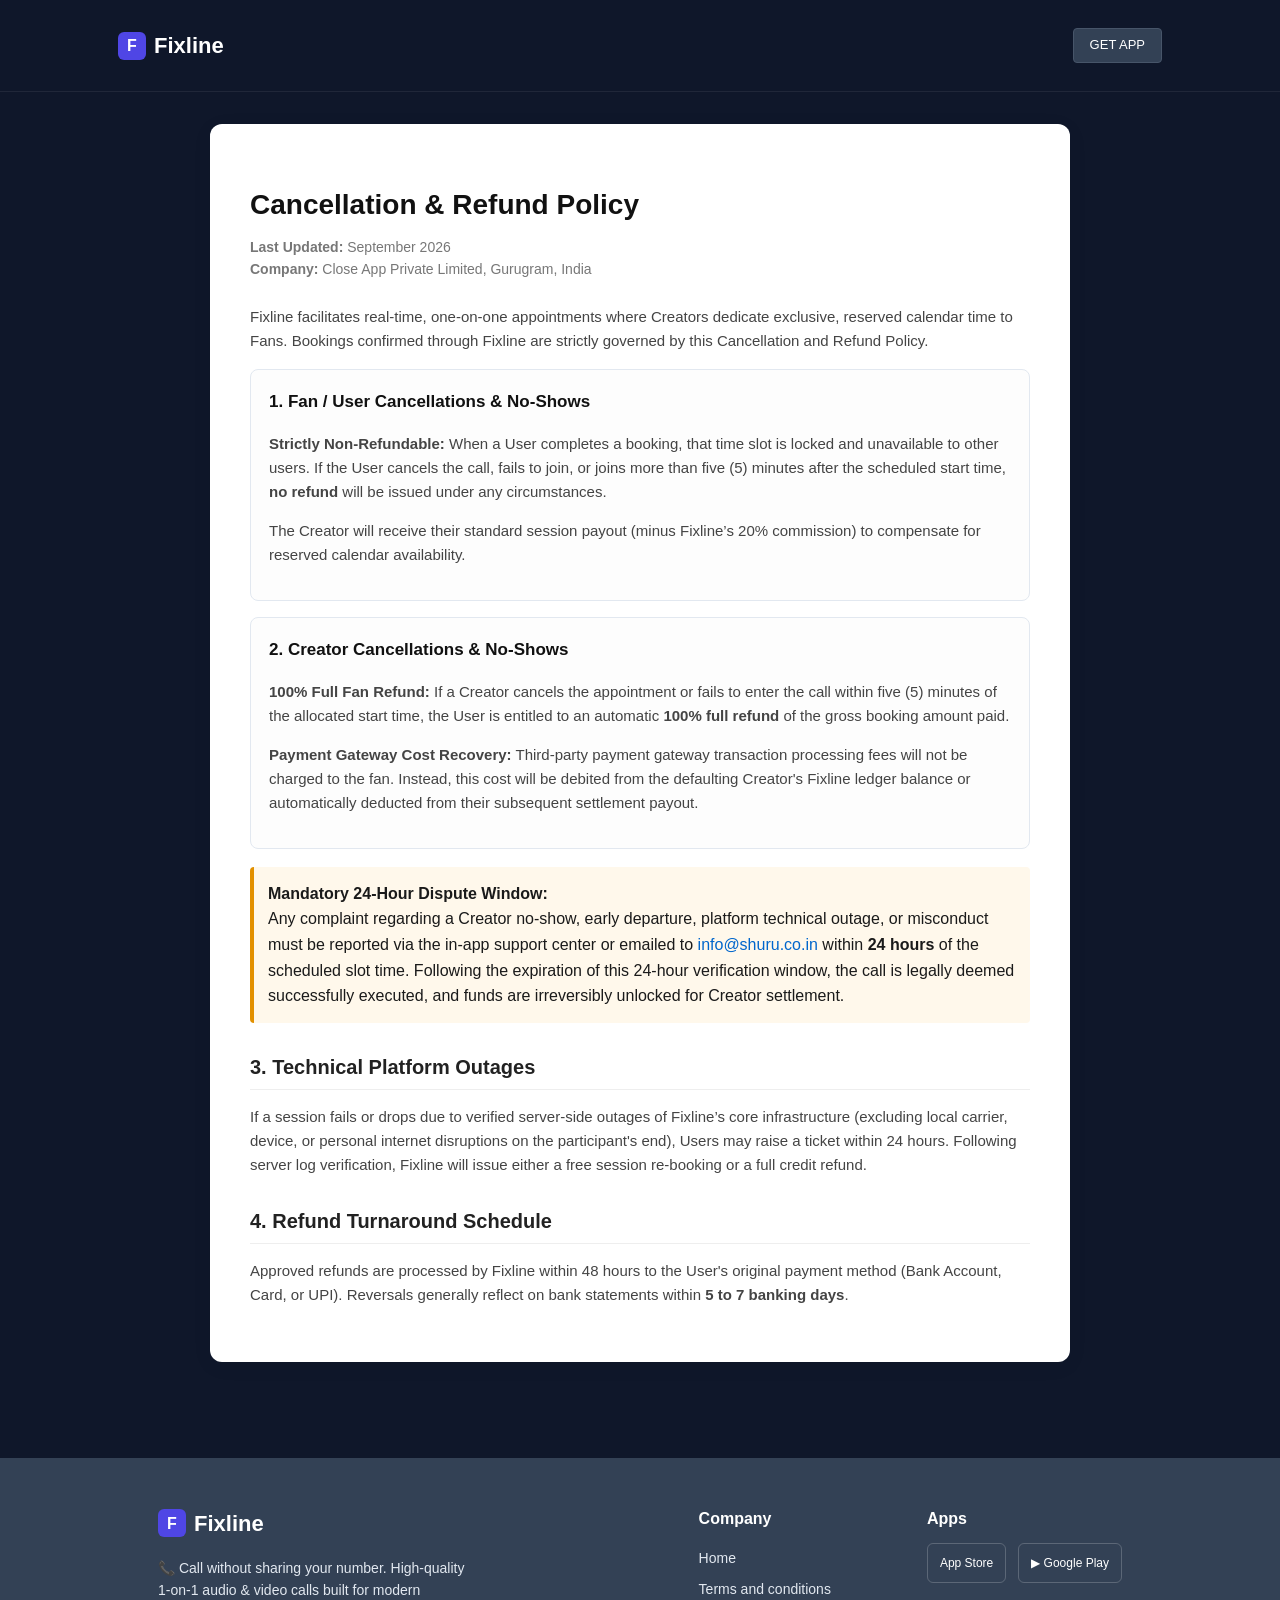
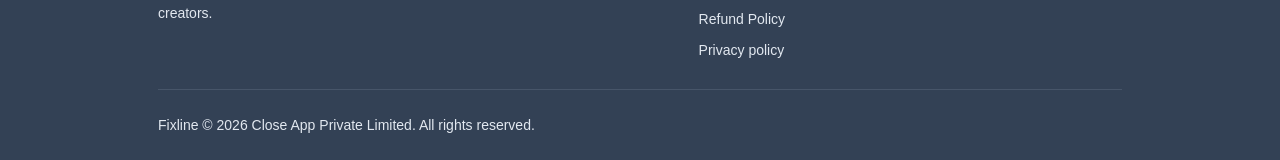
==== cancellation-and-refund.html @ e4576c05 "first commit" ====
<!DOCTYPE html>
<html lang="en">
<head>
  <meta charset="UTF-8">
  <meta name="viewport" content="width=device-width, initial-scale=1.0">
  <title>Cancellation &amp; Refund Policy - Fixline</title>
  <link rel="stylesheet" href="styles.css">
  <style>
    .doc-wrap { display: flex; justify-content: center; padding: 32px 20px; }
    .container-doc { width: 100%; max-width: 860px; background: #ffffff; padding: 40px; border-radius: 12px; box-shadow: 0 4px 20px rgba(0,0,0,0.06); color: #1a1a1a; }
    .container-doc h1 { font-size: 28px; margin-bottom: 8px; color: #111; }
    .container-doc h2 { font-size: 20px; margin-top: 28px; margin-bottom: 10px; color: #222; border-bottom: 1px solid #eee; padding-bottom: 6px; }
    .container-doc p, .container-doc li { font-size: 15px; color: #444; }
    .container-doc ul { padding-left: 20px; }
    .container-doc .meta { font-size: 14px; color: #777; margin-bottom: 24px; }
    .policy-card { background: #fdfdfd; border: 1px solid #e2e8f0; border-radius: 8px; padding: 18px; margin: 16px 0; }
    .policy-card h3 { margin-top: 0; font-size: 17px; color: #111; }
    .warning-box { background: #fff8eb; border-left: 4px solid #e29000; padding: 14px; margin: 18px 0; border-radius: 4px; }
    .container-doc a { color: #0066cc; text-decoration: none; }
    .container-doc a:hover { text-decoration: underline; }
    @media (max-width: 600px) { .container-doc { padding: 20px; } }
  </style>
</head>
<body>
  <header class="site">
    <div class="container row">
      <div class="brand"><span class="glyph">F</span><span class="word">Fixline</span></div>
      <a class="get-app" href="index.html">GET APP</a>
    </div>
  </header>

  <div class="doc-wrap">
    <div class="container-doc">
      <h1>Cancellation &amp; Refund Policy</h1>
      <div class="meta">
        <strong>Last Updated:</strong> September 2026<br>
        <strong>Company:</strong> Close App Private Limited, Gurugram, India
      </div>

      <p>Fixline facilitates real-time, one-on-one appointments where Creators dedicate exclusive, reserved calendar time to Fans. Bookings confirmed through Fixline are strictly governed by this Cancellation and Refund Policy.</p>

      <div class="policy-card">
        <h3>1. Fan / User Cancellations &amp; No-Shows</h3>
        <p><strong>Strictly Non-Refundable:</strong> When a User completes a booking, that time slot is locked and unavailable to other users. If the User cancels the call, fails to join, or joins more than five (5) minutes after the scheduled start time, <strong>no refund</strong> will be issued under any circumstances.</p>
        <p>The Creator will receive their standard session payout (minus Fixline&rsquo;s 20% commission) to compensate for reserved calendar availability.</p>
      </div>

      <div class="policy-card">
        <h3>2. Creator Cancellations &amp; No-Shows</h3>
        <p><strong>100% Full Fan Refund:</strong> If a Creator cancels the appointment or fails to enter the call within five (5) minutes of the allocated start time, the User is entitled to an automatic <strong>100% full refund</strong> of the gross booking amount paid.</p>
        <p><strong>Payment Gateway Cost Recovery:</strong> Third-party payment gateway transaction processing fees will not be charged to the fan. Instead, this cost will be debited from the defaulting Creator's Fixline ledger balance or automatically deducted from their subsequent settlement payout.</p>
      </div>

      <div class="warning-box">
        <strong>Mandatory 24-Hour Dispute Window:</strong><br>
        Any complaint regarding a Creator no-show, early departure, platform technical outage, or misconduct must be reported via the in-app support center or emailed to <a href="mailto:info@shuru.co.in">info@shuru.co.in</a> within <strong>24 hours</strong> of the scheduled slot time. Following the expiration of this 24-hour verification window, the call is legally deemed successfully executed, and funds are irreversibly unlocked for Creator settlement.
      </div>

      <h2>3. Technical Platform Outages</h2>
      <p>If a session fails or drops due to verified server-side outages of Fixline&rsquo;s core infrastructure (excluding local carrier, device, or personal internet disruptions on the participant's end), Users may raise a ticket within 24 hours. Following server log verification, Fixline will issue either a free session re-booking or a full credit refund.</p>

      <h2>4. Refund Turnaround Schedule</h2>
      <p>Approved refunds are processed by Fixline within 48 hours to the User's original payment method (Bank Account, Card, or UPI). Reversals generally reflect on bank statements within <strong>5 to 7 banking days</strong>.</p>
    </div>
  </div>

  <footer class="site">
    <div class="container">
      <div class="inner">
        <div class="about">
          <div class="brand" style="margin-bottom:16px;"><span class="glyph">F</span><span class="word">Fixline</span></div>
          <p>📞 Call without sharing your number. High-quality 1-on-1 audio &amp; video calls built for modern creators.</p>
        </div>
        <div class="cols">
          <div class="links">
            <h4>Company</h4>
            <a href="index.html">Home</a>
            <a href="terms.html">Terms and conditions</a>
            <a href="cancellation-and-refund.html">Refund Policy</a>
            <a href="privacy.html">Privacy policy</a>
          </div>
          <div>
            <h4>Apps</h4>
            <div class="badges">
              <span class="badge"> App Store</span>
              <span class="badge">▶ Google Play</span>
            </div>
          </div>
        </div>
      </div>
      <div class="legal">Fixline &copy; 2026 Close App Private Limited. All rights reserved.</div>
    </div>
  </footer>
</body>
</html>
---- styles.css ----
/* ==========================================================================
   Fixline static site — shared chrome (base + header + footer).
   Loaded by every page so the header and footer are identical everywhere.
   Page-specific styles (e.g. the legal document card) live in each page's
   own <style> block.
   ========================================================================== */

:root {
  --bg: #0F172A;
  --surface: #334155;
  --surface-alt: #1E293B;
  --band: #202C3F;
  --border: #475569;
  --accent: #818CF8;
  --cta: #4F46E5;
  --gold: #EBD58F;
  --text: #E2E8F0;
  --muted: #8A9DB7;
  --dim: #999999;
}

* { box-sizing: border-box; }

body {
  font-family: -apple-system, BlinkMacSystemFont, "Segoe UI", Roboto, Helvetica, Arial, sans-serif;
  margin: 0;
  background: var(--bg);
  color: var(--text);
  line-height: 1.6;
}

a { color: inherit; text-decoration: none; }

.container { width: 100%; max-width: 1044px; margin: 0 auto; padding: 0 40px; }
@media (max-width: 650px) { .container { padding: 0 16px; } }

/* Brand lockup ------------------------------------------------------------- */
.brand { display: flex; align-items: center; gap: 8px; }
.brand .glyph {
  width: 28px; height: 28px; border-radius: 6px; background: var(--cta);
  display: flex; align-items: center; justify-content: center; color: #fff; font-weight: 700;
}
.brand .word { font-size: 22px; font-weight: 700; color: #fff; }

/* Header ------------------------------------------------------------------- */
header.site { border-bottom: 1px solid rgba(255,255,255,0.07); }
header.site .row {
  display: flex; align-items: center; justify-content: space-between; padding: 28px 0;
}
header.site .get-app {
  border: 1px solid var(--border); background: var(--surface); color: #fff;
  padding: 6px 16px; border-radius: 4px; font-size: 13px; font-weight: 500;
}

/* Footer ------------------------------------------------------------------- */
footer.site { margin-top: 64px; background: var(--surface); }
footer.site .inner { display: flex; justify-content: space-between; gap: 40px; padding: 48px 0 24px; }
footer.site .about { max-width: 320px; }
footer.site .about p { font-size: 14px; color: var(--text); }
footer.site .cols { display: flex; gap: 96px; }
footer.site h4 { font-size: 16px; font-weight: 600; color: #fff; margin: 0 0 12px; }
footer.site .links a { display: block; font-size: 14px; color: var(--text); padding: 4px 0; }
footer.site .links a:hover { text-decoration: underline; }
footer.site .badges { display: flex; gap: 12px; }
footer.site .badge {
  height: 40px; display: inline-flex; align-items: center; padding: 0 12px;
  border: 1px solid rgba(255,255,255,0.2); border-radius: 6px; font-size: 12px; color: #fff;
}
footer.site .legal { border-top: 1px solid var(--border); padding: 24px 0; font-size: 14px; color: var(--text); }

@media (max-width: 650px) {
  footer.site .inner { flex-direction: column; gap: 24px; }
  footer.site .cols { flex-direction: column; gap: 24px; }
}
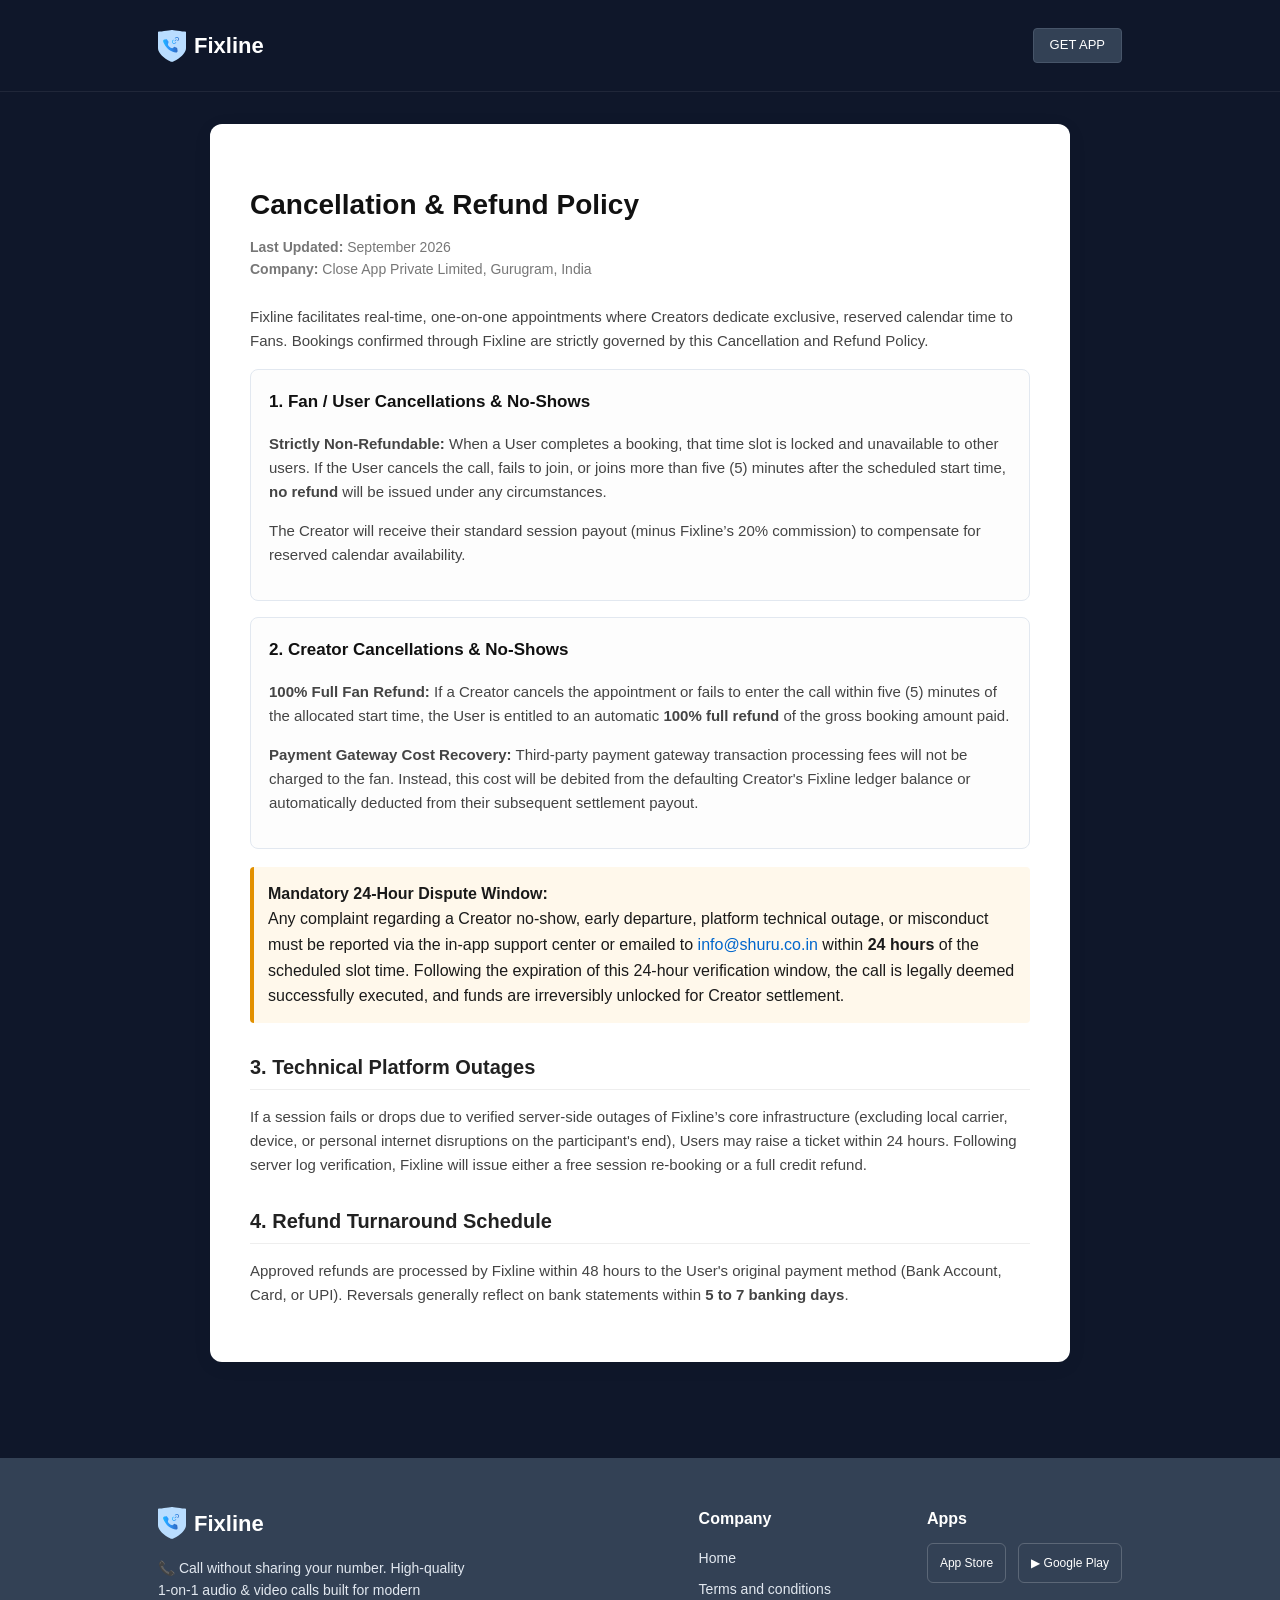
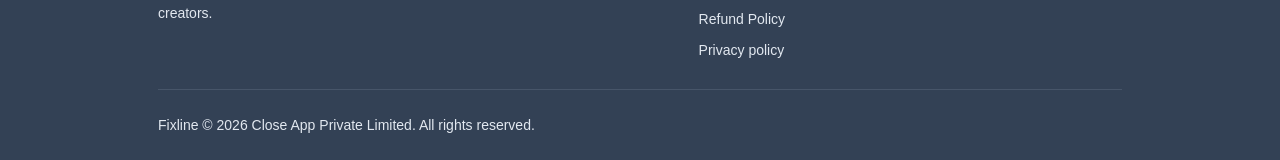
==== commit 238b3afe: "Fix mobile layout and use real Fixline logo - Restore mobile side gutters (hero, earnings, download," ====
--- a/cancellation-and-refund.html
+++ b/cancellation-and-refund.html
@@ -24,7 +24,7 @@
 <body>
   <header class="site">
     <div class="container row">
-      <div class="brand"><span class="glyph">F</span><span class="word">Fixline</span></div>
+      <div class="brand"><span class="glyph"><img src="images/logo.svg" alt="Fixline logo"></span><span class="word">Fixline</span></div>
       <a class="get-app" href="index.html">GET APP</a>
     </div>
   </header>
@@ -68,7 +68,7 @@
     <div class="container">
       <div class="inner">
         <div class="about">
-          <div class="brand" style="margin-bottom:16px;"><span class="glyph">F</span><span class="word">Fixline</span></div>
+          <div class="brand" style="margin-bottom:16px;"><span class="glyph"><img src="images/logo.svg" alt="Fixline logo"></span><span class="word">Fixline</span></div>
           <p>📞 Call without sharing your number. High-quality 1-on-1 audio &amp; video calls built for modern creators.</p>
         </div>
         <div class="cols">
--- a/styles.css
+++ b/styles.css
@@ -36,16 +36,14 @@
 
 /* Brand lockup ------------------------------------------------------------- */
 .brand { display: flex; align-items: center; gap: 8px; }
-.brand .glyph {
-  width: 28px; height: 28px; border-radius: 6px; background: var(--cta);
-  display: flex; align-items: center; justify-content: center; color: #fff; font-weight: 700;
-}
+.brand .glyph { width: 28px; height: 32px; display: block; }
+.brand .glyph img { width: 100%; height: 100%; object-fit: contain; }
 .brand .word { font-size: 22px; font-weight: 700; color: #fff; }
 
 /* Header ------------------------------------------------------------------- */
 header.site { border-bottom: 1px solid rgba(255,255,255,0.07); }
 header.site .row {
-  display: flex; align-items: center; justify-content: space-between; padding: 28px 0;
+  display: flex; align-items: center; justify-content: space-between; padding-top: 28px; padding-bottom: 28px;
 }
 header.site .get-app {
   border: 1px solid var(--border); background: var(--surface); color: #fff;
